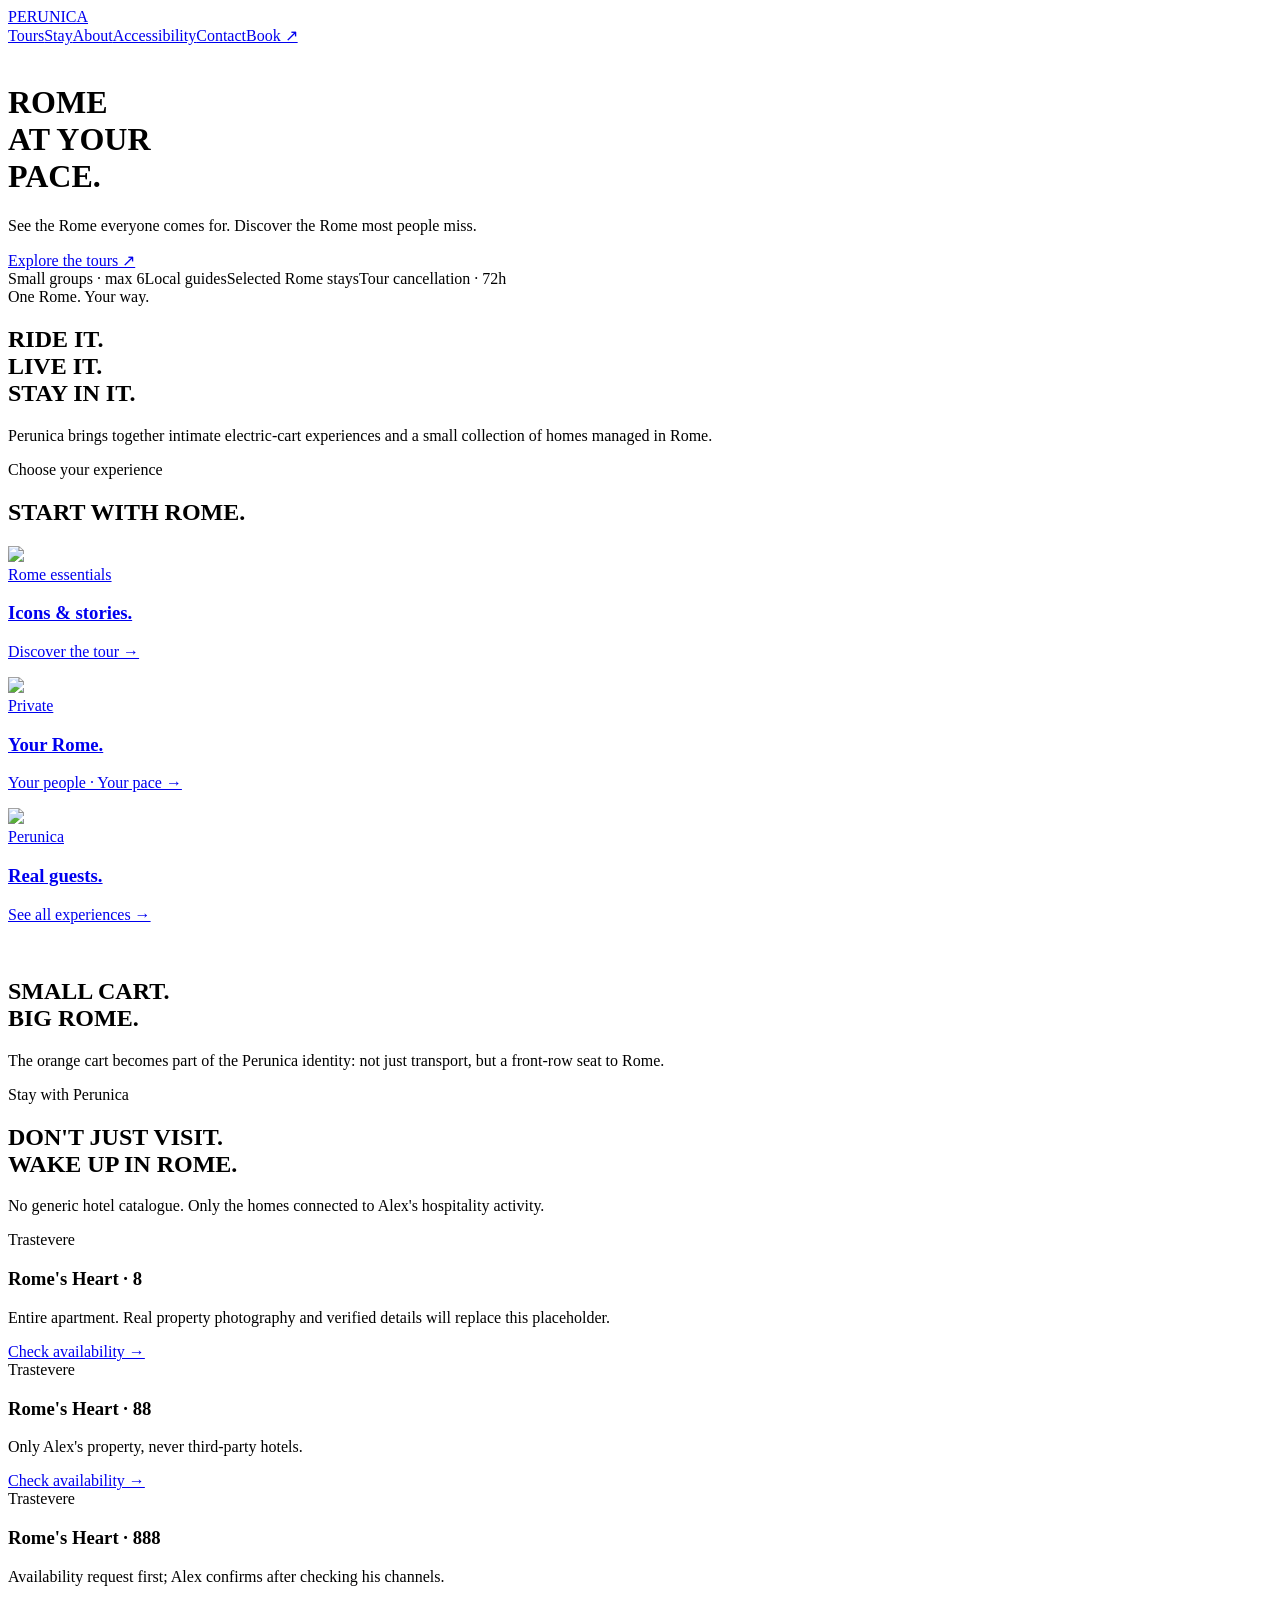
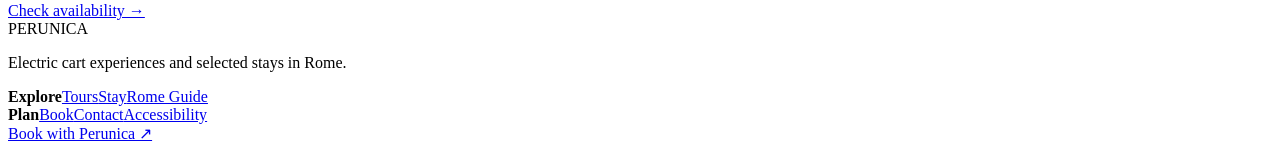
==== index.html @ 26d6d597 "Add files via upload" ====
<!doctype html><html lang="en"><head><meta charset="utf-8"><meta name="viewport" content="width=device-width,initial-scale=1"><title>Perunica — Rome at Your Pace</title><link rel="stylesheet" href="css/style.css"></head><body><nav class="nav"><div class="wrap navrow"><a class="logo" href="index.html">PERUNICA</a><div class="links"><a href="tours.html">Tours</a><a href="stay.html">Stay</a><a href="about.html">About</a><a href="accessibility.html">Accessibility</a><a href="contact.html">Contact</a><a class="btn" href="book.html">Book ↗</a></div></div></nav><header class="hero"><div class="wrap"><div class="eye" style="color:white">Electric cart experiences · Rome, Italy</div><h1>ROME<br>AT <span class="orange">YOUR</span><br>PACE.</h1><p>See the Rome everyone comes for. Discover the Rome most people miss.</p><a class="btn" href="tours.html">Explore the tours ↗</a></div></header>
<div class="proof"><div class="wrap"><span>Small groups · max 6</span><span>Local guides</span><span>Selected Rome stays</span><span>Tour cancellation · 72h</span></div></div>
<section class="section"><div class="wrap split"><div class="eye">One Rome. Your way.</div><div><h2 class="display">RIDE IT.<br>LIVE IT.<br><span class="orange">STAY IN IT.</span></h2><p class="lead">Perunica brings together intimate electric-cart experiences and a small collection of homes managed in Rome.</p></div></div></section>
<section class="section dark"><div class="wrap"><div class="eye">Choose your experience</div><h2 class="display">START WITH ROME.</h2><div class="cards"><a class="card" href="tour.html"><img src="https://perunicatours.com/assets/hero-colosseum-desktop-first-frame.jpg"><div class="cc"><div class="eye">Rome essentials</div><h3>Icons & stories.</h3><p>Discover the tour →</p></div></a><a class="card" href="tour.html"><img src="https://perunicatours.com/assets/tours/sip-cruise/03-colosseum-group.png"><div class="cc"><div class="eye">Private</div><h3>Your Rome.</h3><p>Your people · Your pace →</p></div></a><a class="card" href="tours.html"><img src="https://perunicatours.com/assets/home-wall/01-guests-480.webp"><div class="cc"><div class="eye">Perunica</div><h3>Real guests.</h3><p>See all experiences →</p></div></a></div></div></section>
<section class="orangeblock"><div class="photo"></div><div class="copy"><div class="eye" style="color:white">The orange cart</div><h2>SMALL CART.<br>BIG ROME.</h2><p>The orange cart becomes part of the Perunica identity: not just transport, but a front-row seat to Rome.</p></div></section>
<section class="section"><div class="wrap split"><div class="eye">Stay with Perunica</div><div><h2 class="display">DON'T JUST VISIT.<br><span class="orange">WAKE UP IN ROME.</span></h2><p class="lead">No generic hotel catalogue. Only the homes connected to Alex's hospitality activity.</p></div></div><div class="wrap stays"><article class="stay"><div class="pic"></div><div class="body"><div class="eye">Trastevere</div><h3>Rome's Heart · 8</h3><p>Entire apartment. Real property photography and verified details will replace this placeholder.</p><a class="btn" href="book.html#stay">Check availability →</a></div></article><article class="stay"><div class="pic"></div><div class="body"><div class="eye">Trastevere</div><h3>Rome's Heart · 88</h3><p>Only Alex's property, never third-party hotels.</p><a class="btn" href="book.html#stay">Check availability →</a></div></article><article class="stay"><div class="pic"></div><div class="body"><div class="eye">Trastevere</div><h3>Rome's Heart · 888</h3><p>Availability request first; Alex confirms after checking his channels.</p><a class="btn" href="book.html#stay">Check availability →</a></div></article></div></section><footer><div class="wrap foot"><div><div class="flogo">PERUNICA</div><p>Electric cart experiences and selected stays in Rome.</p></div><div><b>Explore</b><a href="tours.html">Tours</a><a href="stay.html">Stay</a><a href="journal.html">Rome Guide</a></div><div><b>Plan</b><a href="book.html">Book</a><a href="contact.html">Contact</a><a href="accessibility.html">Accessibility</a></div></div></footer><a class="mobile" href="book.html">Book with Perunica ↗</a><script src="js/main.js"></script></body></html>
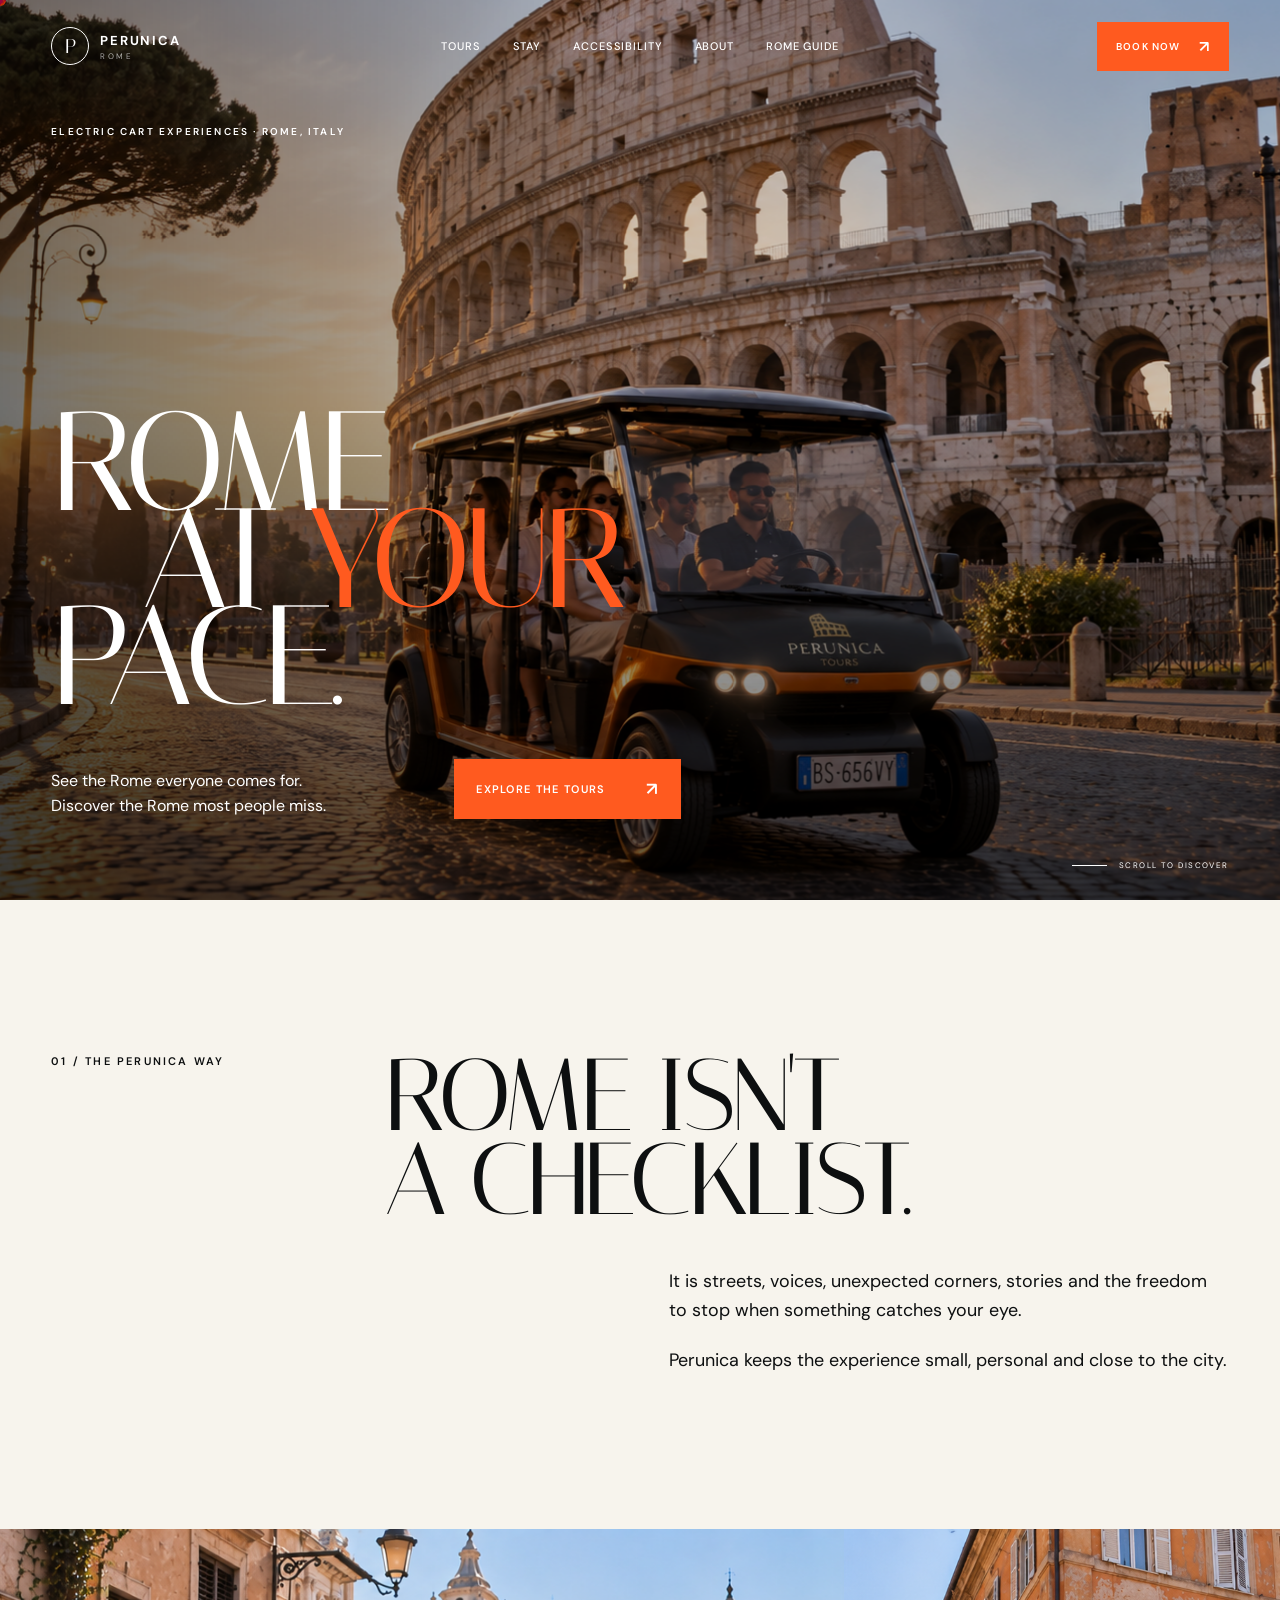
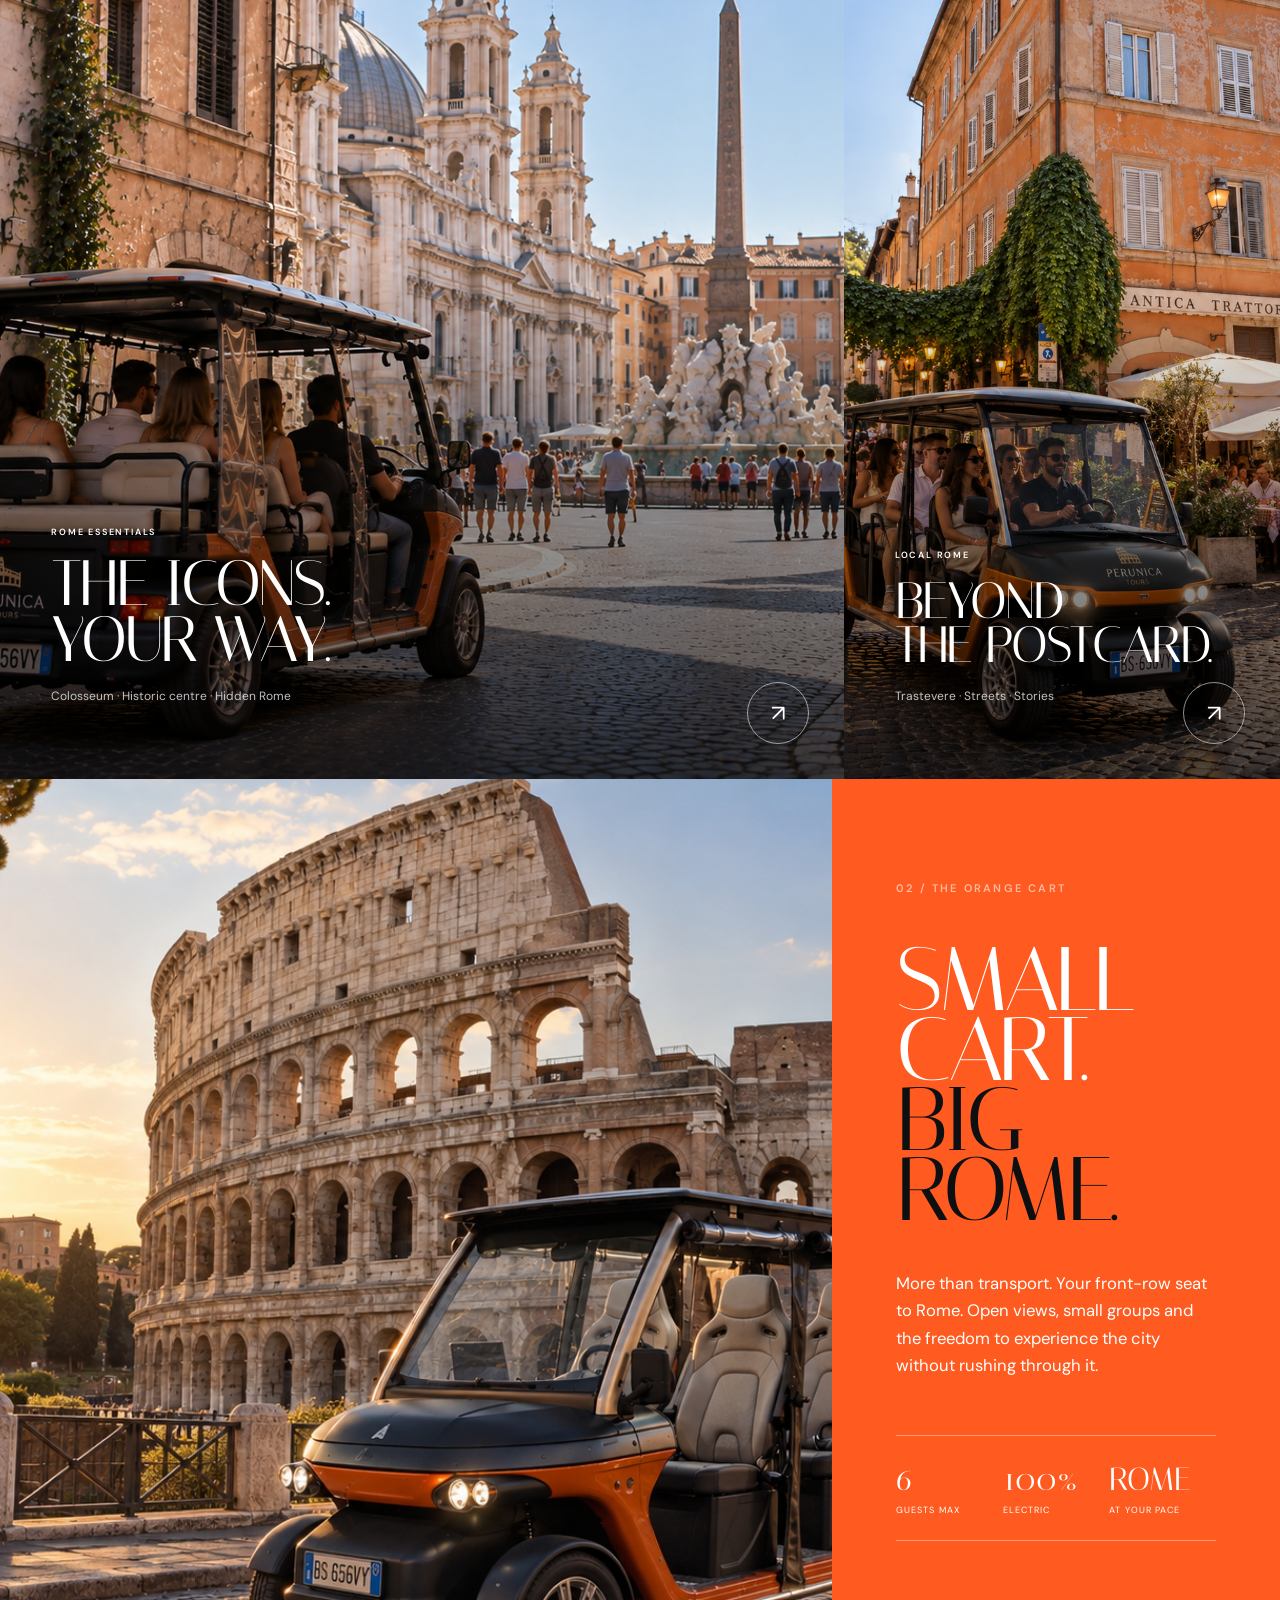
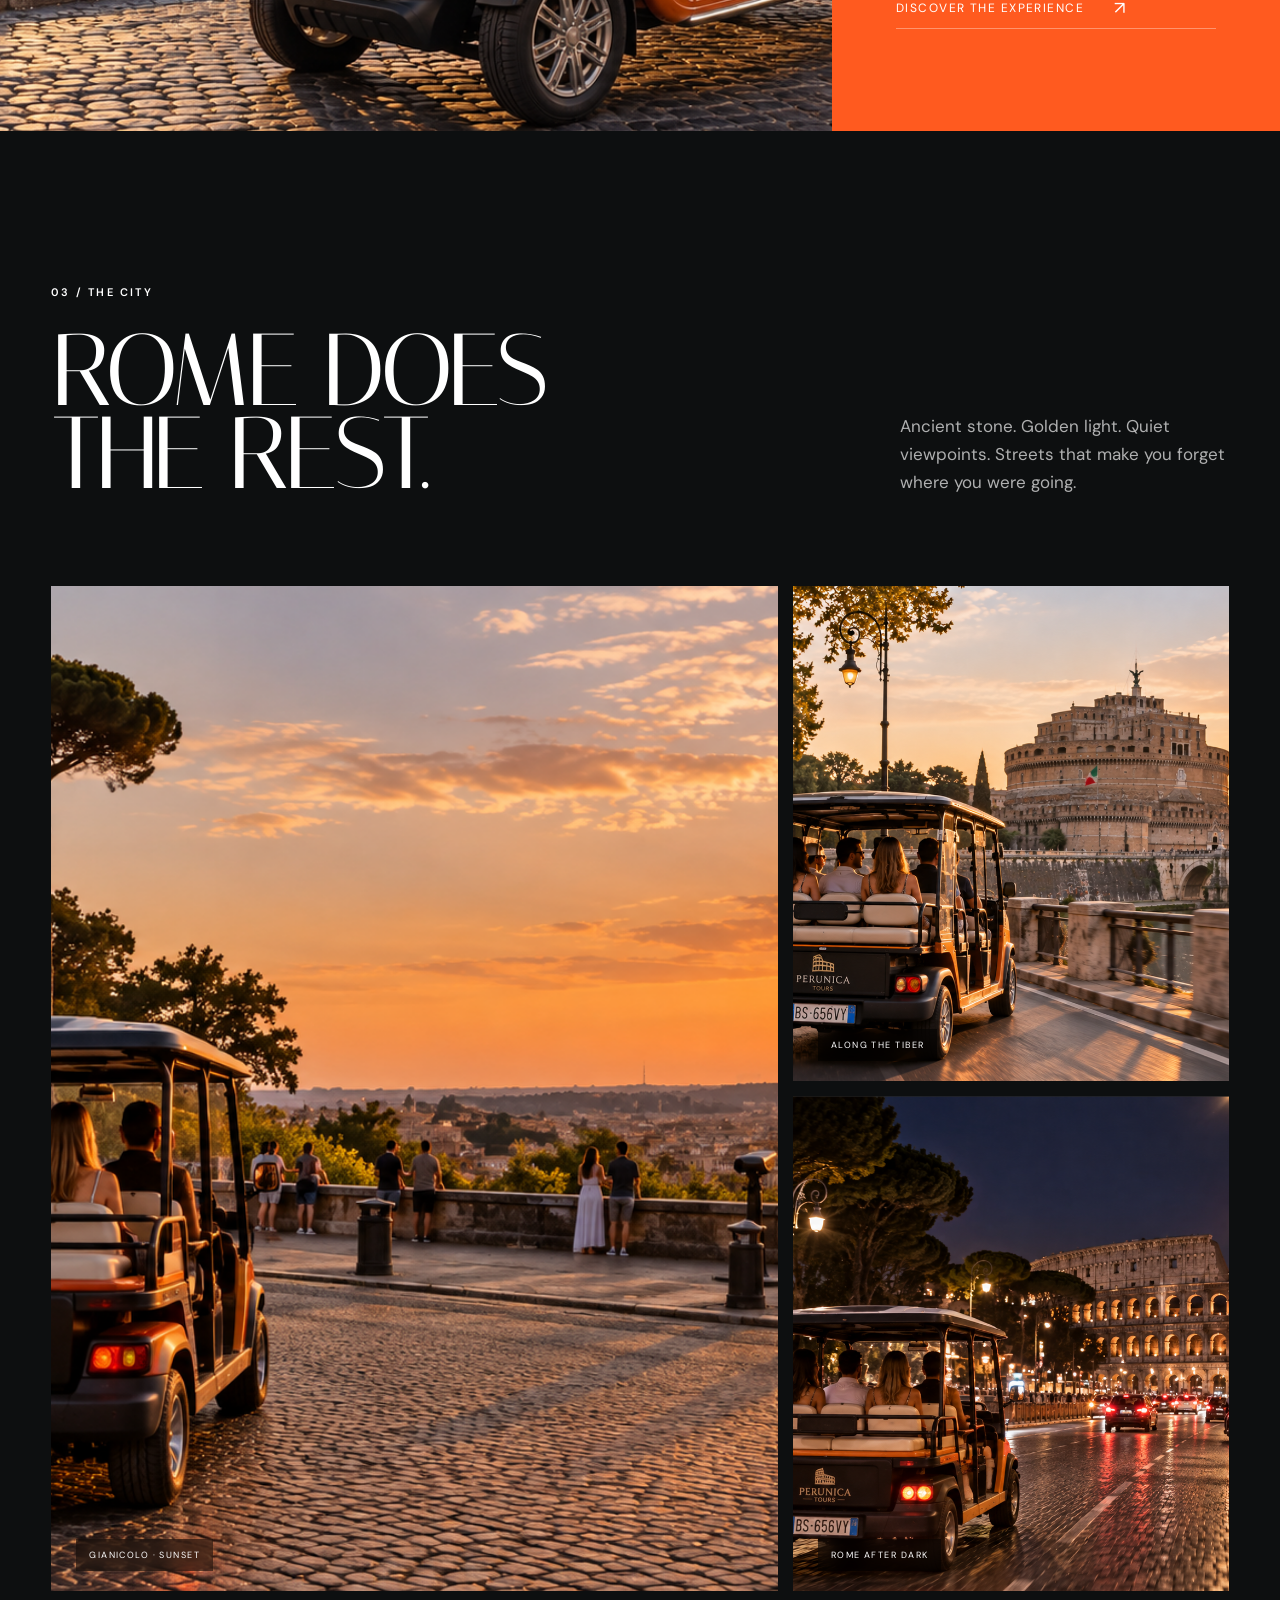
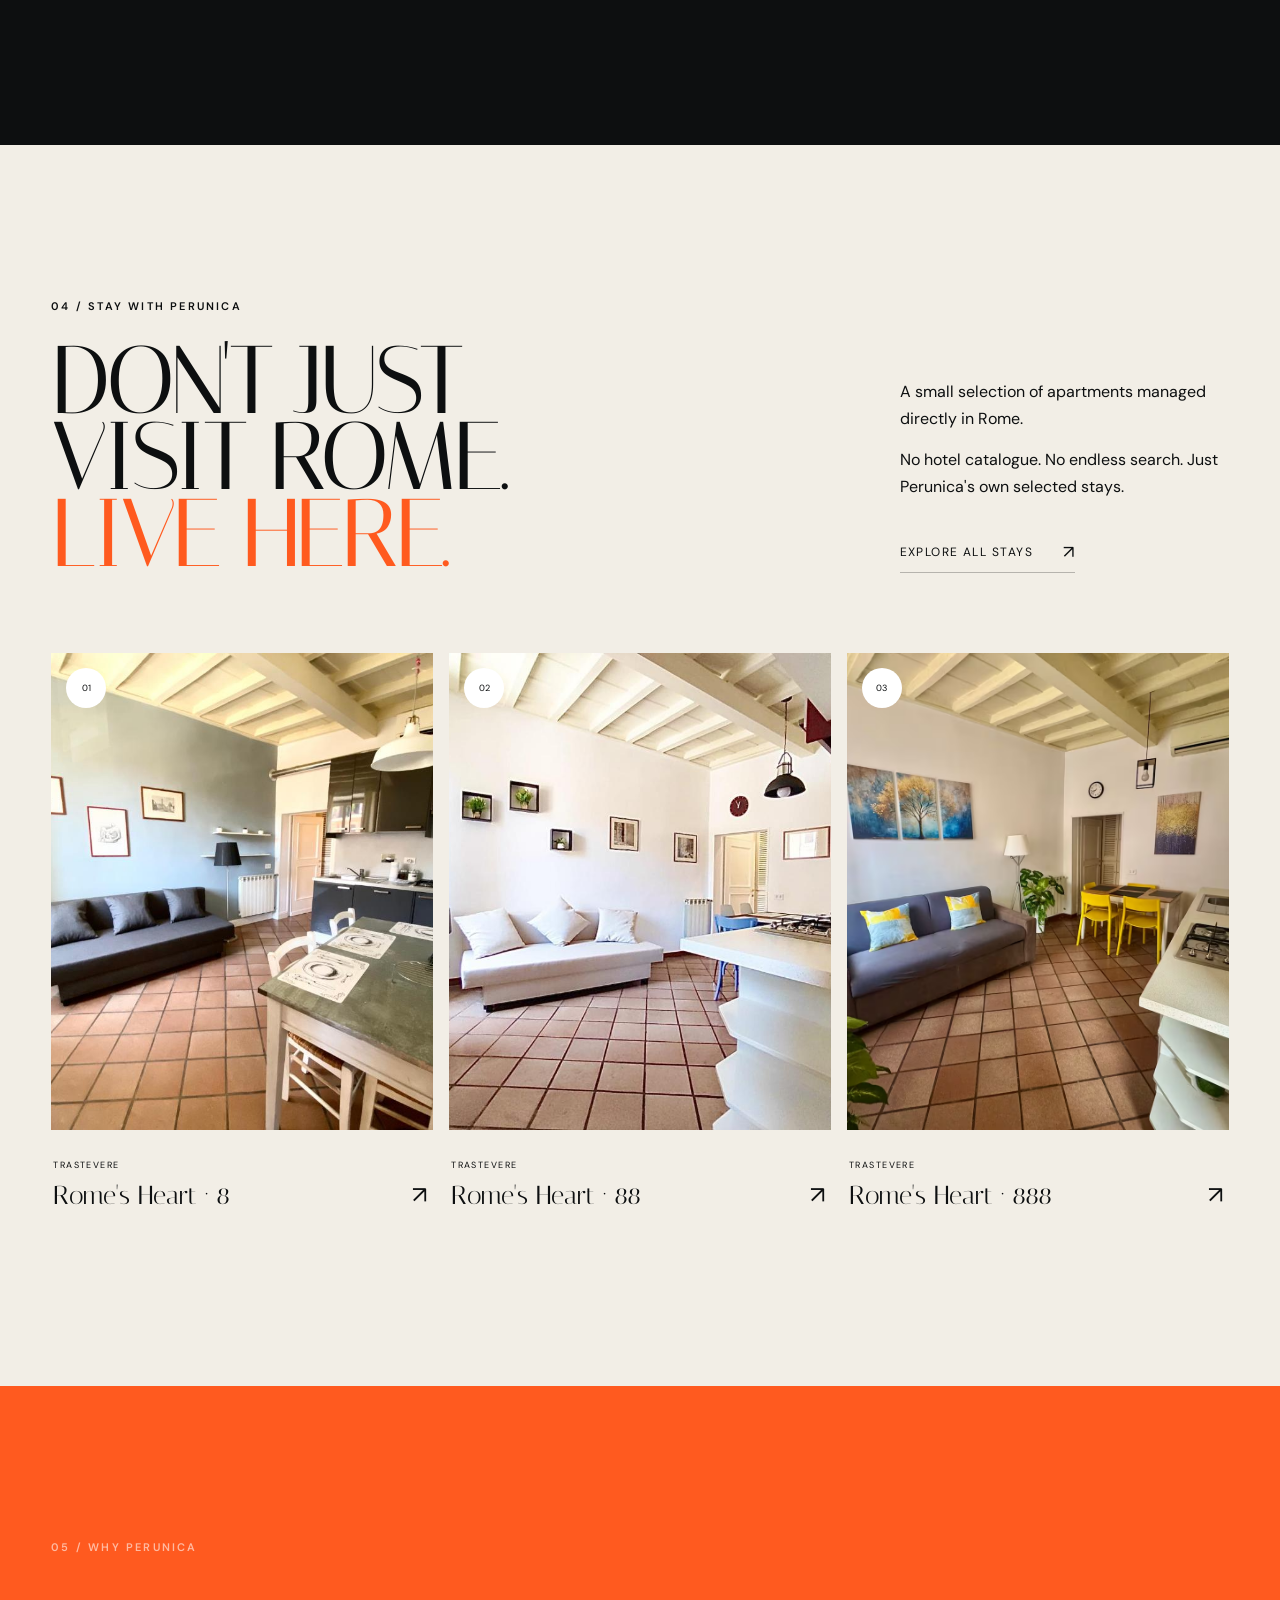
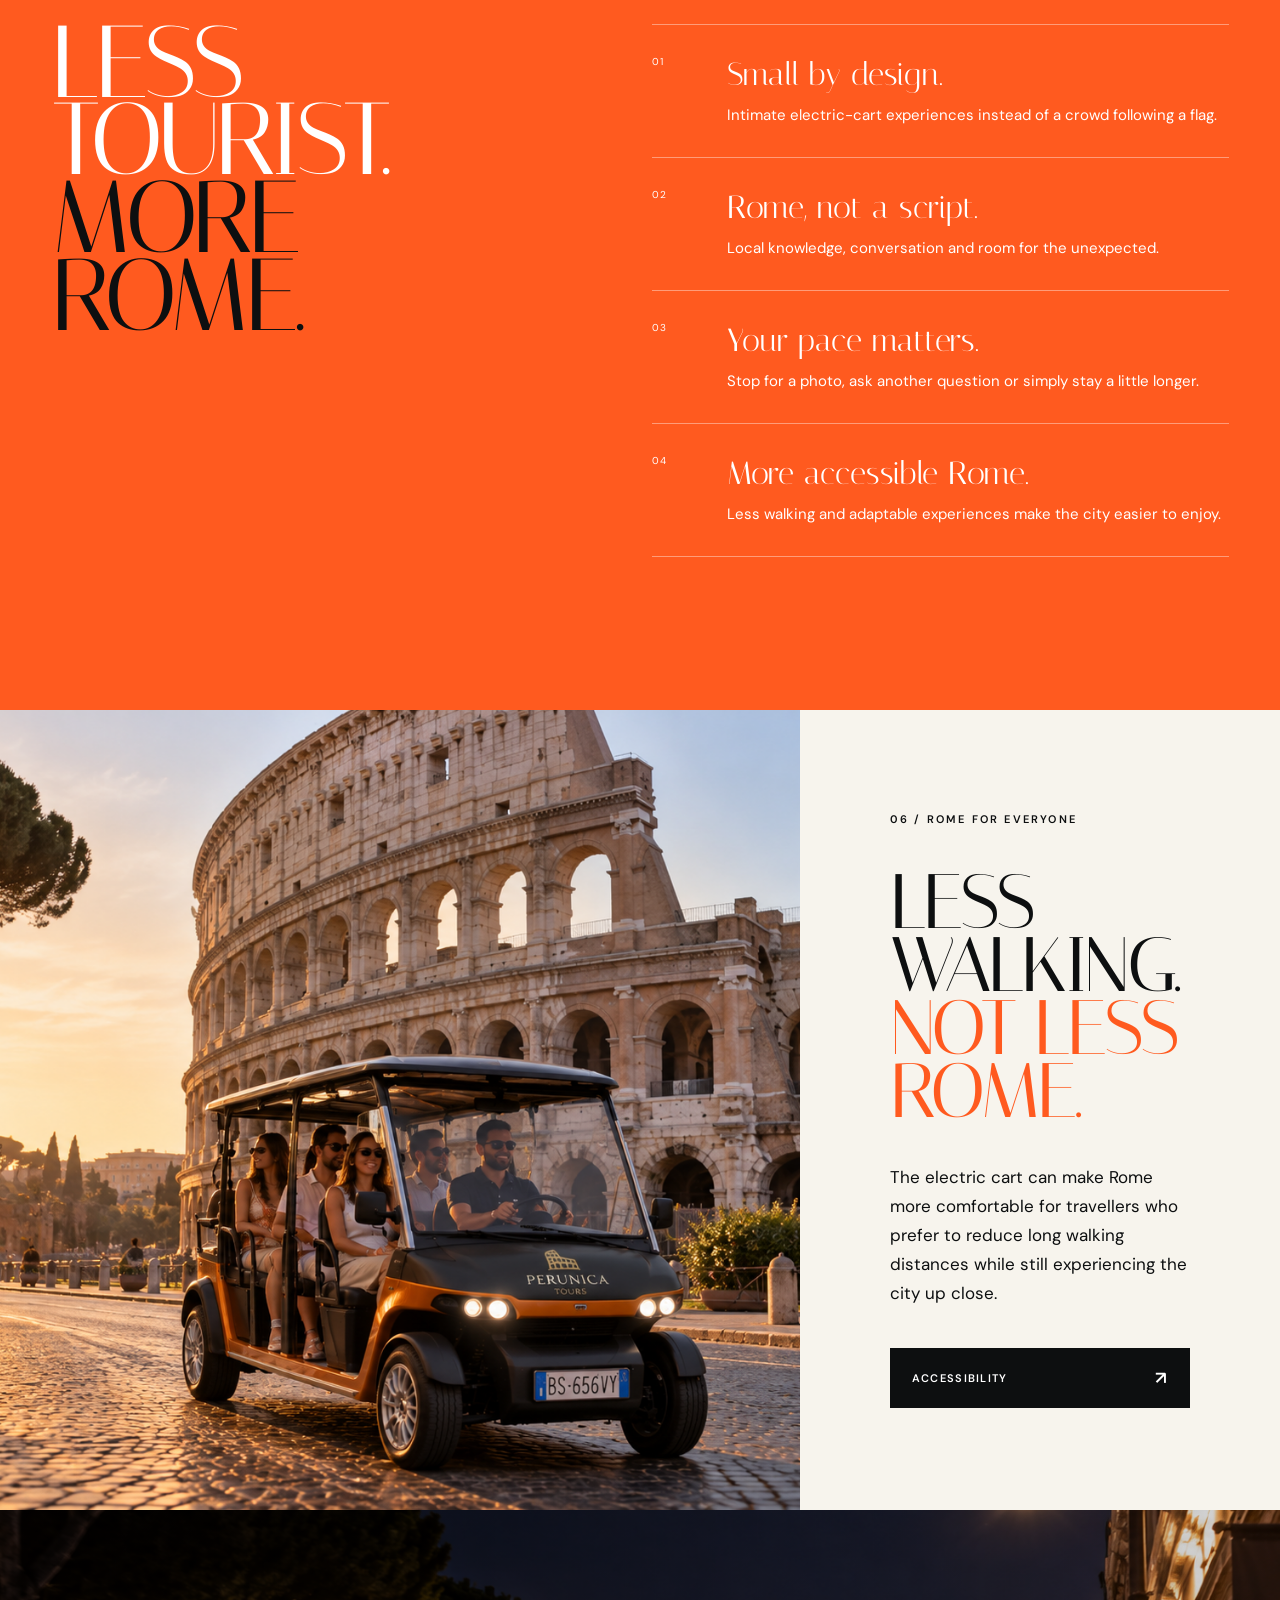
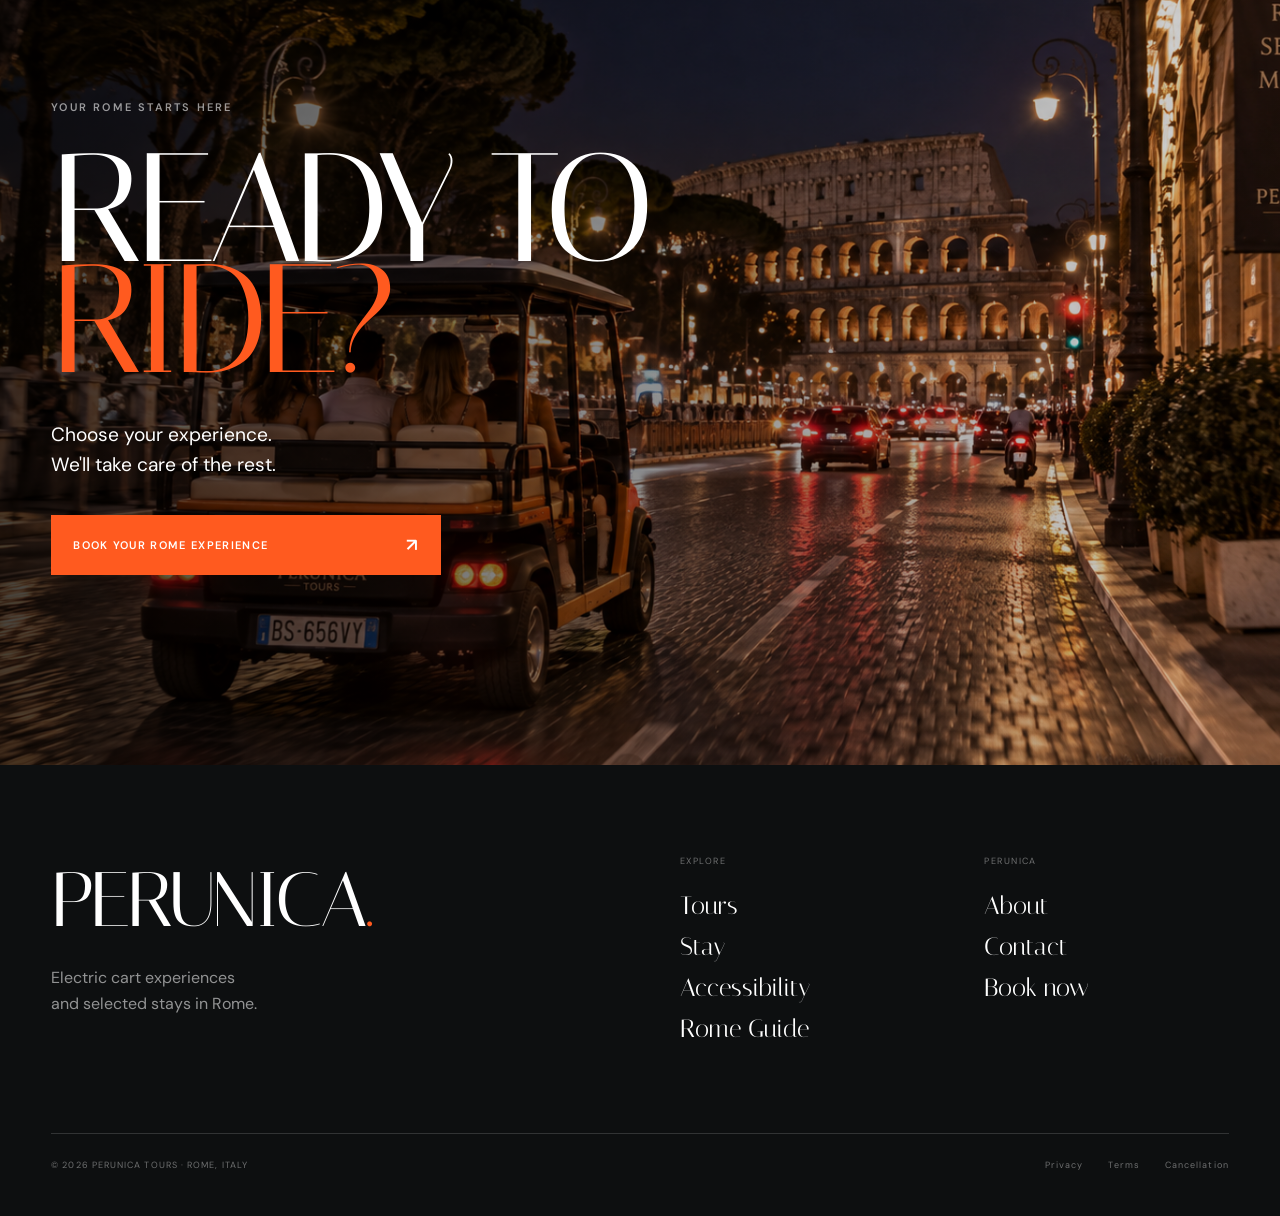
==== commit d9a9c9e6: "Update index.html" ====
--- a/index.html
+++ b/index.html
@@ -1,6 +1,882 @@
-<!doctype html><html lang="en"><head><meta charset="utf-8"><meta name="viewport" content="width=device-width,initial-scale=1"><title>Perunica — Rome at Your Pace</title><link rel="stylesheet" href="css/style.css"></head><body><nav class="nav"><div class="wrap navrow"><a class="logo" href="index.html">PERUNICA</a><div class="links"><a href="tours.html">Tours</a><a href="stay.html">Stay</a><a href="about.html">About</a><a href="accessibility.html">Accessibility</a><a href="contact.html">Contact</a><a class="btn" href="book.html">Book ↗</a></div></div></nav><header class="hero"><div class="wrap"><div class="eye" style="color:white">Electric cart experiences · Rome, Italy</div><h1>ROME<br>AT <span class="orange">YOUR</span><br>PACE.</h1><p>See the Rome everyone comes for. Discover the Rome most people miss.</p><a class="btn" href="tours.html">Explore the tours ↗</a></div></header>
-<div class="proof"><div class="wrap"><span>Small groups · max 6</span><span>Local guides</span><span>Selected Rome stays</span><span>Tour cancellation · 72h</span></div></div>
-<section class="section"><div class="wrap split"><div class="eye">One Rome. Your way.</div><div><h2 class="display">RIDE IT.<br>LIVE IT.<br><span class="orange">STAY IN IT.</span></h2><p class="lead">Perunica brings together intimate electric-cart experiences and a small collection of homes managed in Rome.</p></div></div></section>
-<section class="section dark"><div class="wrap"><div class="eye">Choose your experience</div><h2 class="display">START WITH ROME.</h2><div class="cards"><a class="card" href="tour.html"><img src="https://perunicatours.com/assets/hero-colosseum-desktop-first-frame.jpg"><div class="cc"><div class="eye">Rome essentials</div><h3>Icons & stories.</h3><p>Discover the tour →</p></div></a><a class="card" href="tour.html"><img src="https://perunicatours.com/assets/tours/sip-cruise/03-colosseum-group.png"><div class="cc"><div class="eye">Private</div><h3>Your Rome.</h3><p>Your people · Your pace →</p></div></a><a class="card" href="tours.html"><img src="https://perunicatours.com/assets/home-wall/01-guests-480.webp"><div class="cc"><div class="eye">Perunica</div><h3>Real guests.</h3><p>See all experiences →</p></div></a></div></div></section>
-<section class="orangeblock"><div class="photo"></div><div class="copy"><div class="eye" style="color:white">The orange cart</div><h2>SMALL CART.<br>BIG ROME.</h2><p>The orange cart becomes part of the Perunica identity: not just transport, but a front-row seat to Rome.</p></div></section>
-<section class="section"><div class="wrap split"><div class="eye">Stay with Perunica</div><div><h2 class="display">DON'T JUST VISIT.<br><span class="orange">WAKE UP IN ROME.</span></h2><p class="lead">No generic hotel catalogue. Only the homes connected to Alex's hospitality activity.</p></div></div><div class="wrap stays"><article class="stay"><div class="pic"></div><div class="body"><div class="eye">Trastevere</div><h3>Rome's Heart · 8</h3><p>Entire apartment. Real property photography and verified details will replace this placeholder.</p><a class="btn" href="book.html#stay">Check availability →</a></div></article><article class="stay"><div class="pic"></div><div class="body"><div class="eye">Trastevere</div><h3>Rome's Heart · 88</h3><p>Only Alex's property, never third-party hotels.</p><a class="btn" href="book.html#stay">Check availability →</a></div></article><article class="stay"><div class="pic"></div><div class="body"><div class="eye">Trastevere</div><h3>Rome's Heart · 888</h3><p>Availability request first; Alex confirms after checking his channels.</p><a class="btn" href="book.html#stay">Check availability →</a></div></article></div></section><footer><div class="wrap foot"><div><div class="flogo">PERUNICA</div><p>Electric cart experiences and selected stays in Rome.</p></div><div><b>Explore</b><a href="tours.html">Tours</a><a href="stay.html">Stay</a><a href="journal.html">Rome Guide</a></div><div><b>Plan</b><a href="book.html">Book</a><a href="contact.html">Contact</a><a href="accessibility.html">Accessibility</a></div></div></footer><a class="mobile" href="book.html">Book with Perunica ↗</a><script src="js/main.js"></script></body></html>+<!DOCTYPE html>
+<html lang="en">
+<head>
+    <meta charset="UTF-8">
+    <meta name="viewport" content="width=device-width, initial-scale=1.0">
+
+    <title>Perunica Tours | Electric Cart Tours & Stays in Rome</title>
+
+    <meta name="description"
+          content="Discover Rome with Perunica Tours. Small-group electric cart experiences, local guides and selected stays in the heart of Rome.">
+
+    <link rel="stylesheet" href="css/style.css">
+</head>
+
+<body>
+
+    <!-- CURSOR DESKTOP -->
+    <div class="cursor" aria-hidden="true"></div>
+
+
+    <!-- =========================
+         NAVIGATION
+    ========================== -->
+
+    <header class="site-header">
+
+        <a href="index.html" class="brand" aria-label="Perunica Tours Home">
+            <span class="brand-mark">P</span>
+
+            <span class="brand-text">
+                <strong>PERUNICA</strong>
+                <small>ROME</small>
+            </span>
+        </a>
+
+
+        <nav class="desktop-nav" aria-label="Main navigation">
+
+            <a href="tours.html">Tours</a>
+            <a href="stay.html">Stay</a>
+            <a href="accessibility.html">Accessibility</a>
+            <a href="about.html">About</a>
+            <a href="journal.html">Rome Guide</a>
+
+        </nav>
+
+
+        <a href="book.html" class="nav-book">
+            Book now
+            <span>↗</span>
+        </a>
+
+
+        <button class="menu-toggle"
+                aria-label="Open menu"
+                aria-expanded="false">
+
+            <span></span>
+            <span></span>
+
+        </button>
+
+    </header>
+
+
+
+    <!-- MOBILE MENU -->
+
+    <div class="mobile-menu">
+
+        <nav>
+
+            <a href="tours.html">
+                <span>01</span>
+                Tours
+            </a>
+
+            <a href="stay.html">
+                <span>02</span>
+                Stay
+            </a>
+
+            <a href="accessibility.html">
+                <span>03</span>
+                Accessibility
+            </a>
+
+            <a href="about.html">
+                <span>04</span>
+                About
+            </a>
+
+            <a href="journal.html">
+                <span>05</span>
+                Rome Guide
+            </a>
+
+            <a href="contact.html">
+                <span>06</span>
+                Contact
+            </a>
+
+        </nav>
+
+
+        <a href="book.html" class="mobile-book">
+            Book your Rome experience
+            <span>↗</span>
+        </a>
+
+    </div>
+
+
+
+    <main>
+
+
+        <!-- =========================
+             HERO
+        ========================== -->
+
+        <section class="hero">
+
+            <div class="hero-media"></div>
+
+            <div class="hero-shade"></div>
+
+
+            <div class="hero-topline">
+                ELECTRIC CART EXPERIENCES · ROME, ITALY
+            </div>
+
+
+            <div class="hero-content">
+
+                <h1>
+
+                    <span>ROME</span>
+
+                    <span>
+                        AT
+                        <em>YOUR</em>
+                    </span>
+
+                    <span>PACE.</span>
+
+                </h1>
+
+
+                <div class="hero-bottom">
+
+                    <p>
+                        See the Rome everyone comes for.<br>
+                        Discover the Rome most people miss.
+                    </p>
+
+
+                    <a href="tours.html" class="button button-orange">
+
+                        Explore the tours
+
+                        <span>↗</span>
+
+                    </a>
+
+                </div>
+
+            </div>
+
+
+            <div class="hero-scroll">
+                <span></span>
+                SCROLL TO DISCOVER
+            </div>
+
+        </section>
+
+
+
+        <!-- =========================
+             INTRO / MANIFESTO
+        ========================== -->
+
+        <section class="manifesto section">
+
+            <div class="container manifesto-grid">
+
+                <div class="section-index">
+                    01 / THE PERUNICA WAY
+                </div>
+
+
+                <div class="manifesto-copy reveal">
+
+                    <h2>
+                        ROME ISN'T<br>
+                        A CHECKLIST.
+                    </h2>
+
+                    <p>
+                        It is streets, voices, unexpected corners,
+                        stories and the freedom to stop when something
+                        catches your eye.
+                    </p>
+
+                    <p>
+                        Perunica keeps the experience small,
+                        personal and close to the city.
+                    </p>
+
+                </div>
+
+            </div>
+
+        </section>
+
+
+
+        <!-- =========================
+             TOUR EDITORIAL
+        ========================== -->
+
+        <section class="experience">
+
+            <a href="tours.html"
+               class="experience-card experience-large">
+
+                <img
+                    src="img/cart/perunica-cart-piazza-navona.webp"
+                    alt="Perunica electric cart experience near Piazza Navona"
+                    loading="lazy">
+
+                <div class="experience-overlay"></div>
+
+                <div class="experience-copy">
+
+                    <span>ROME ESSENTIALS</span>
+
+                    <h3>
+                        THE ICONS.<br>
+                        YOUR WAY.
+                    </h3>
+
+                    <p>
+                        Colosseum · Historic centre · Hidden Rome
+                    </p>
+
+                </div>
+
+                <div class="circle-arrow">↗</div>
+
+            </a>
+
+
+
+            <a href="tours.html"
+               class="experience-card experience-small">
+
+                <img
+                    src="img/cart/perunica-cart-trastevere-sora-cencia.webp"
+                    alt="Perunica electric cart in Trastevere"
+                    loading="lazy">
+
+                <div class="experience-overlay"></div>
+
+                <div class="experience-copy">
+
+                    <span>LOCAL ROME</span>
+
+                    <h3>
+                        BEYOND<br>
+                        THE POSTCARD.
+                    </h3>
+
+                    <p>
+                        Trastevere · Streets · Stories
+                    </p>
+
+                </div>
+
+                <div class="circle-arrow">↗</div>
+
+            </a>
+
+        </section>
+
+
+
+        <!-- =========================
+             THE ORANGE CART
+        ========================== -->
+
+        <section class="cart-story">
+
+            <div class="cart-image reveal-image">
+
+                <img
+                    src="img/cart/perunica-cart.webp"
+                    alt="Perunica Tours orange electric cart in Rome"
+                    loading="lazy">
+
+            </div>
+
+
+            <div class="cart-copy">
+
+                <div class="section-index light">
+                    02 / THE ORANGE CART
+                </div>
+
+
+                <h2 class="reveal">
+                    SMALL CART.<br>
+                    <span>BIG ROME.</span>
+                </h2>
+
+
+                <p>
+                    More than transport. Your front-row seat to Rome.
+                    Open views, small groups and the freedom to experience
+                    the city without rushing through it.
+                </p>
+
+
+                <div class="cart-facts">
+
+                    <div>
+                        <strong>6</strong>
+                        <span>guests max</span>
+                    </div>
+
+                    <div>
+                        <strong>100%</strong>
+                        <span>electric</span>
+                    </div>
+
+                    <div>
+                        <strong>ROME</strong>
+                        <span>at your pace</span>
+                    </div>
+
+                </div>
+
+
+                <a href="tours.html" class="text-link">
+                    Discover the experience
+                    <span>↗</span>
+                </a>
+
+            </div>
+
+        </section>
+
+
+
+        <!-- =========================
+             ROME MOSAIC
+        ========================== -->
+
+        <section class="rome-section section">
+
+            <div class="container">
+
+                <div class="rome-heading">
+
+                    <div>
+
+                        <div class="section-index">
+                            03 / THE CITY
+                        </div>
+
+                        <h2 class="reveal">
+                            ROME DOES<br>
+                            THE REST.
+                        </h2>
+
+                    </div>
+
+
+                    <p>
+                        Ancient stone. Golden light. Quiet viewpoints.
+                        Streets that make you forget where you were going.
+                    </p>
+
+                </div>
+
+
+
+                <div class="rome-grid">
+
+                    <figure class="rome-photo rome-photo-a">
+
+                        <img
+                            src="img/cart/perunica-cart-gianicolo.webp"
+                            alt="Perunica electric cart at Gianicolo viewpoint"
+                            loading="lazy">
+
+                        <figcaption>
+                            GIANICOLO · SUNSET
+                        </figcaption>
+
+                    </figure>
+
+
+
+                    <figure class="rome-photo rome-photo-b">
+
+                        <img
+                            src="img/cart/perunica-cart-castel-santangelo.webp"
+                            alt="Perunica electric cart near Castel Sant'Angelo"
+                            loading="lazy">
+
+                        <figcaption>
+                            ALONG THE TIBER
+                        </figcaption>
+
+                    </figure>
+
+
+
+                    <figure class="rome-photo rome-photo-c">
+
+                        <img
+                            src="img/cart/perunica-cart-rome-night.webp"
+                            alt="Perunica electric cart during a Rome night experience"
+                            loading="lazy">
+
+                        <figcaption>
+                            ROME AFTER DARK
+                        </figcaption>
+
+                    </figure>
+
+                </div>
+
+            </div>
+
+        </section>
+
+
+
+        <!-- =========================
+             STAY
+        ========================== -->
+
+        <section class="stay-section">
+
+            <div class="container">
+
+                <div class="stay-head">
+
+                    <div>
+
+                        <div class="section-index">
+                            04 / STAY WITH PERUNICA
+                        </div>
+
+                        <h2 class="reveal">
+                            DON'T JUST<br>
+                            VISIT ROME.
+                            <span>LIVE HERE.</span>
+                        </h2>
+
+                    </div>
+
+
+                    <div class="stay-intro">
+
+                        <p>
+                            A small selection of apartments managed
+                            directly in Rome.
+                        </p>
+
+                        <p>
+                            No hotel catalogue. No endless search.
+                            Just Perunica's own selected stays.
+                        </p>
+
+                        <a href="stay.html" class="text-link dark-link">
+                            Explore all stays
+                            <span>↗</span>
+                        </a>
+
+                    </div>
+
+                </div>
+
+
+
+                <div class="stay-grid">
+
+                    <a href="stay.html" class="stay-card">
+
+                        <div class="stay-image">
+
+                            <img
+                                src="img/stays/appartament8.jpg"
+                                alt="Rome's Heart apartment 8 in Trastevere"
+                                loading="lazy">
+
+                            <span class="stay-number">01</span>
+
+                        </div>
+
+
+                        <div class="stay-info">
+
+                            <div>
+
+                                <span>TRASTEVERE</span>
+
+                                <h3>
+                                    Rome's Heart · 8
+                                </h3>
+
+                            </div>
+
+                            <span class="stay-arrow">↗</span>
+
+                        </div>
+
+                    </a>
+
+
+
+                    <a href="stay.html" class="stay-card">
+
+                        <div class="stay-image">
+
+                            <img
+                                src="img/stays/appartament88.jpg"
+                                alt="Rome's Heart apartment 88 in Trastevere"
+                                loading="lazy">
+
+                            <span class="stay-number">02</span>
+
+                        </div>
+
+
+                        <div class="stay-info">
+
+                            <div>
+
+                                <span>TRASTEVERE</span>
+
+                                <h3>
+                                    Rome's Heart · 88
+                                </h3>
+
+                            </div>
+
+                            <span class="stay-arrow">↗</span>
+
+                        </div>
+
+                    </a>
+
+
+
+                    <a href="stay.html" class="stay-card">
+
+                        <div class="stay-image">
+
+                            <img
+                                src="img/stays/appartament888.jpg"
+                                alt="Rome's Heart apartment in Trastevere"
+                                loading="lazy">
+
+                            <span class="stay-number">03</span>
+
+                        </div>
+
+
+                        <div class="stay-info">
+
+                            <div>
+
+                                <span>TRASTEVERE</span>
+
+                                <h3>
+                                    Rome's Heart · 888
+                                </h3>
+
+                            </div>
+
+                            <span class="stay-arrow">↗</span>
+
+                        </div>
+
+                    </a>
+
+                </div>
+
+            </div>
+
+        </section>
+
+
+
+        <!-- =========================
+             WHY PERUNICA
+        ========================== -->
+
+        <section class="why-section">
+
+            <div class="container">
+
+                <div class="section-index light">
+                    05 / WHY PERUNICA
+                </div>
+
+
+                <div class="why-grid">
+
+                    <h2 class="reveal">
+                        LESS<br>
+                        TOURIST.<br>
+                        <span>MORE ROME.</span>
+                    </h2>
+
+
+                    <div class="reasons">
+
+                        <article>
+
+                            <span>01</span>
+
+                            <div>
+
+                                <h3>Small by design.</h3>
+
+                                <p>
+                                    Intimate electric-cart experiences
+                                    instead of a crowd following a flag.
+                                </p>
+
+                            </div>
+
+                        </article>
+
+
+                        <article>
+
+                            <span>02</span>
+
+                            <div>
+
+                                <h3>Rome, not a script.</h3>
+
+                                <p>
+                                    Local knowledge, conversation and
+                                    room for the unexpected.
+                                </p>
+
+                            </div>
+
+                        </article>
+
+
+                        <article>
+
+                            <span>03</span>
+
+                            <div>
+
+                                <h3>Your pace matters.</h3>
+
+                                <p>
+                                    Stop for a photo, ask another question
+                                    or simply stay a little longer.
+                                </p>
+
+                            </div>
+
+                        </article>
+
+
+                        <article>
+
+                            <span>04</span>
+
+                            <div>
+
+                                <h3>More accessible Rome.</h3>
+
+                                <p>
+                                    Less walking and adaptable experiences
+                                    make the city easier to enjoy.
+                                </p>
+
+                            </div>
+
+                        </article>
+
+                    </div>
+
+                </div>
+
+            </div>
+
+        </section>
+
+
+
+        <!-- =========================
+             ACCESSIBILITY
+        ========================== -->
+
+        <section class="access-section">
+
+            <div class="access-photo">
+
+                <img
+                    src="img/cart/perunica-cart-colosseo.webp"
+                    alt="Accessible electric cart experience at the Colosseum"
+                    loading="lazy">
+
+            </div>
+
+
+            <div class="access-copy">
+
+                <div class="section-index">
+                    06 / ROME FOR EVERYONE
+                </div>
+
+
+                <h2 class="reveal">
+                    LESS WALKING.<br>
+                    <span>NOT LESS ROME.</span>
+                </h2>
+
+
+                <p>
+                    The electric cart can make Rome more comfortable
+                    for travellers who prefer to reduce long walking
+                    distances while still experiencing the city up close.
+                </p>
+
+
+                <a href="accessibility.html" class="button button-dark">
+
+                    Accessibility
+
+                    <span>↗</span>
+
+                </a>
+
+            </div>
+
+        </section>
+
+
+
+        <!-- =========================
+             FINAL NIGHT CTA
+        ========================== -->
+
+        <section class="final-cta">
+
+            <div class="final-bg"></div>
+            <div class="final-shade"></div>
+
+
+            <div class="final-content">
+
+                <div class="section-index light">
+                    YOUR ROME STARTS HERE
+                </div>
+
+
+                <h2 class="reveal">
+                    READY TO<br>
+                    <span>RIDE?</span>
+                </h2>
+
+
+                <p>
+                    Choose your experience.<br>
+                    We'll take care of the rest.
+                </p>
+
+
+                <a href="book.html"
+                   class="button button-orange button-large">
+
+                    Book your Rome experience
+
+                    <span>↗</span>
+
+                </a>
+
+            </div>
+
+        </section>
+
+
+    </main>
+
+
+
+    <!-- =========================
+         FOOTER
+    ========================== -->
+
+    <footer class="site-footer">
+
+        <div class="footer-top">
+
+            <div class="footer-brand">
+
+                <div class="footer-logo">
+                    PERUNICA<span>.</span>
+                </div>
+
+                <p>
+                    Electric cart experiences<br>
+                    and selected stays in Rome.
+                </p>
+
+            </div>
+
+
+            <div class="footer-links">
+
+                <div>
+
+                    <span>EXPLORE</span>
+
+                    <a href="tours.html">Tours</a>
+                    <a href="stay.html">Stay</a>
+                    <a href="accessibility.html">Accessibility</a>
+                    <a href="journal.html">Rome Guide</a>
+
+                </div>
+
+
+                <div>
+
+                    <span>PERUNICA</span>
+
+                    <a href="about.html">About</a>
+                    <a href="contact.html">Contact</a>
+                    <a href="book.html">Book now</a>
+
+                </div>
+
+            </div>
+
+        </div>
+
+
+        <div class="footer-bottom">
+
+            <span>
+                © 2026 PERUNICA TOURS · ROME, ITALY
+            </span>
+
+            <div>
+                <a href="#">Privacy</a>
+                <a href="#">Terms</a>
+                <a href="#">Cancellation</a>
+            </div>
+
+        </div>
+
+    </footer>
+
+
+
+    <!-- MOBILE BOOKING BAR -->
+
+    <a href="book.html" class="mobile-book-bar">
+        BOOK YOUR ROME EXPERIENCE
+        <span>↗</span>
+    </a>
+
+
+    <script src="js/main.js"></script>
+
+</body>
+</html>
--- a/css/style.css
+++ b/css/style.css
@@ -0,0 +1,2049 @@
+/* =========================================================
+   PERUNICA TOURS — V4
+========================================================= */
+
+@import url('https://fonts.googleapis.com/css2?family=DM+Sans:wght@300;400;500;600&family=Italiana&display=swap');
+
+
+:root {
+
+    --orange: #ff5a1f;
+    --orange-dark: #e94b13;
+
+    --black: #0d0f10;
+    --black-soft: #151719;
+
+    --cream: #f2eee6;
+    --paper: #f7f4ed;
+
+    --white: #ffffff;
+    --grey: #8c8c88;
+
+    --serif: "Italiana", serif;
+    --sans: "DM Sans", sans-serif;
+
+    --pad: clamp(24px, 4vw, 72px);
+}
+
+
+/* RESET */
+
+* {
+    box-sizing: border-box;
+    margin: 0;
+    padding: 0;
+}
+
+html {
+    scroll-behavior: smooth;
+}
+
+body {
+    background: var(--paper);
+    color: var(--black);
+    font-family: var(--sans);
+    overflow-x: hidden;
+}
+
+body.menu-open {
+    overflow: hidden;
+}
+
+img {
+    display: block;
+    width: 100%;
+}
+
+a {
+    color: inherit;
+    text-decoration: none;
+}
+
+button {
+    font: inherit;
+}
+
+
+/* =========================================================
+   GLOBAL
+========================================================= */
+
+.container {
+    width: min(1600px, calc(100% - (var(--pad) * 2)));
+    margin: auto;
+}
+
+.section {
+    padding: clamp(100px, 12vw, 190px) 0;
+}
+
+.section-index {
+    font-size: 11px;
+    font-weight: 600;
+    letter-spacing: .2em;
+    text-transform: uppercase;
+}
+
+.section-index.light {
+    color: rgba(255,255,255,.58);
+}
+
+
+/* BUTTON */
+
+.button {
+
+    display: inline-flex;
+    align-items: center;
+    justify-content: space-between;
+    gap: 40px;
+
+    min-width: 220px;
+
+    padding: 18px 22px;
+
+    font-size: 11px;
+    font-weight: 600;
+
+    letter-spacing: .12em;
+    text-transform: uppercase;
+
+    transition:
+        background .3s ease,
+        color .3s ease,
+        transform .3s ease;
+}
+
+.button span {
+    font-size: 18px;
+}
+
+.button:hover {
+    transform: translateY(-3px);
+}
+
+.button-orange {
+    background: var(--orange);
+    color: white;
+}
+
+.button-orange:hover {
+    background: white;
+    color: black;
+}
+
+.button-dark {
+    background: var(--black);
+    color: white;
+}
+
+.button-large {
+    min-width: min(390px, 100%);
+}
+
+
+/* TEXT LINK */
+
+.text-link {
+
+    display: inline-flex;
+    gap: 30px;
+    align-items: center;
+
+    padding-bottom: 8px;
+
+    border-bottom: 1px solid rgba(255,255,255,.35);
+
+    font-size: 12px;
+    letter-spacing: .12em;
+    text-transform: uppercase;
+}
+
+.text-link span {
+    font-size: 18px;
+}
+
+.dark-link {
+    border-color: rgba(0,0,0,.25);
+}
+
+
+/* =========================================================
+   HEADER
+========================================================= */
+
+.site-header {
+
+    position: fixed;
+    z-index: 1000;
+
+    top: 0;
+    left: 0;
+
+    width: 100%;
+
+    height: 92px;
+
+    display: grid;
+    grid-template-columns: 1fr auto 1fr;
+    align-items: center;
+
+    padding: 0 var(--pad);
+
+    color: white;
+
+    transition:
+        background .35s ease,
+        color .35s ease,
+        height .35s ease;
+}
+
+.site-header.scrolled {
+
+    height: 72px;
+
+    background: rgba(247,244,237,.94);
+
+    backdrop-filter: blur(16px);
+
+    color: var(--black);
+
+    border-bottom: 1px solid rgba(0,0,0,.08);
+}
+
+
+/* BRAND */
+
+.brand {
+
+    justify-self: start;
+
+    display: flex;
+    align-items: center;
+    gap: 11px;
+}
+
+.brand-mark {
+
+    width: 38px;
+    height: 38px;
+
+    display: grid;
+    place-items: center;
+
+    border: 1px solid currentColor;
+    border-radius: 50%;
+
+    font-family: var(--serif);
+    font-size: 20px;
+}
+
+.brand-text {
+    display: flex;
+    flex-direction: column;
+}
+
+.brand-text strong {
+
+    font-size: 13px;
+    letter-spacing: .14em;
+}
+
+.brand-text small {
+
+    margin-top: 2px;
+
+    font-size: 8px;
+    letter-spacing: .32em;
+
+    opacity: .65;
+}
+
+
+/* NAV */
+
+.desktop-nav {
+
+    display: flex;
+    gap: clamp(22px, 2.5vw, 44px);
+
+    font-size: 11px;
+    font-weight: 500;
+
+    letter-spacing: .08em;
+    text-transform: uppercase;
+}
+
+.desktop-nav a {
+
+    position: relative;
+    padding: 8px 0;
+}
+
+.desktop-nav a::after {
+
+    content: "";
+
+    position: absolute;
+
+    left: 0;
+    bottom: 0;
+
+    width: 0;
+    height: 1px;
+
+    background: currentColor;
+
+    transition: width .3s ease;
+}
+
+.desktop-nav a:hover::after {
+    width: 100%;
+}
+
+
+/* BOOK */
+
+.nav-book {
+
+    justify-self: end;
+
+    display: flex;
+    align-items: center;
+    gap: 18px;
+
+    background: var(--orange);
+    color: white;
+
+    padding: 14px 19px;
+
+    font-size: 10px;
+    font-weight: 600;
+
+    letter-spacing: .12em;
+    text-transform: uppercase;
+}
+
+.nav-book span {
+    font-size: 16px;
+}
+
+
+/* MENU BUTTON */
+
+.menu-toggle {
+
+    display: none;
+
+    justify-self: end;
+
+    width: 42px;
+    height: 42px;
+
+    border: 0;
+    background: transparent;
+
+    cursor: pointer;
+}
+
+.menu-toggle span {
+
+    display: block;
+
+    width: 25px;
+    height: 1px;
+
+    margin: 7px auto;
+
+    background: currentColor;
+
+    transition: .3s ease;
+}
+
+
+/* =========================================================
+   MOBILE MENU
+========================================================= */
+
+.mobile-menu {
+
+    position: fixed;
+    z-index: 900;
+
+    inset: 0;
+
+    background: var(--orange);
+
+    color: white;
+
+    padding:
+        130px
+        var(--pad)
+        110px;
+
+    display: flex;
+    flex-direction: column;
+    justify-content: space-between;
+
+    opacity: 0;
+    visibility: hidden;
+
+    transform: translateY(-15px);
+
+    transition:
+        opacity .35s ease,
+        transform .35s ease,
+        visibility .35s;
+}
+
+.mobile-menu.open {
+
+    opacity: 1;
+    visibility: visible;
+    transform: none;
+}
+
+.mobile-menu nav {
+    display: flex;
+    flex-direction: column;
+}
+
+.mobile-menu nav a {
+
+    display: flex;
+    align-items: flex-start;
+    gap: 20px;
+
+    padding: 13px 0;
+
+    font-family: var(--serif);
+
+    font-size: clamp(40px, 12vw, 70px);
+    line-height: .95;
+
+    border-bottom: 1px solid rgba(255,255,255,.22);
+}
+
+.mobile-menu nav span {
+
+    margin-top: 7px;
+
+    font-family: var(--sans);
+    font-size: 9px;
+
+    letter-spacing: .15em;
+}
+
+.mobile-book {
+
+    display: flex;
+    justify-content: space-between;
+
+    font-size: 12px;
+
+    letter-spacing: .12em;
+    text-transform: uppercase;
+}
+
+
+/* =========================================================
+   HERO
+========================================================= */
+
+.hero {
+
+    position: relative;
+
+    height: max(760px, 100svh);
+
+    overflow: hidden;
+
+    color: white;
+
+    background: black;
+}
+
+.hero-media {
+
+    position: absolute;
+    inset: 0;
+
+    background-image:
+        url("../img/cart/perunica-cart-colosseo.webp");
+
+    background-size: cover;
+
+    background-position: center 52%;
+
+    transform: scale(1.04);
+
+    will-change: transform;
+}
+
+.hero-shade {
+
+    position: absolute;
+    inset: 0;
+
+    background:
+        linear-gradient(
+            90deg,
+            rgba(0,0,0,.55) 0%,
+            rgba(0,0,0,.18) 50%,
+            rgba(0,0,0,.18) 100%
+        ),
+        linear-gradient(
+            0deg,
+            rgba(0,0,0,.55) 0%,
+            transparent 55%
+        );
+}
+
+.hero-topline {
+
+    position: absolute;
+
+    top: 125px;
+    left: var(--pad);
+
+    z-index: 2;
+
+    font-size: 10px;
+    font-weight: 600;
+
+    letter-spacing: .22em;
+}
+
+.hero-content {
+
+    position: absolute;
+    z-index: 2;
+
+    left: var(--pad);
+    right: var(--pad);
+    bottom: clamp(80px, 9vh, 125px);
+}
+
+.hero h1 {
+
+    max-width: 930px;
+
+    font-family: var(--serif);
+    font-weight: 400;
+
+    font-size: clamp(82px, 11vw, 190px);
+    line-height: .69;
+
+    letter-spacing: -.055em;
+}
+
+.hero h1 span {
+    display: block;
+}
+
+.hero h1 span:nth-child(2) {
+    padding-left: clamp(15px, 7vw, 120px);
+}
+
+.hero h1 em {
+
+    color: var(--orange);
+
+    font-style: normal;
+}
+
+.hero-bottom {
+
+    margin-top: clamp(45px, 6vh, 80px);
+
+    display: flex;
+    align-items: flex-end;
+
+    gap: clamp(50px, 10vw, 160px);
+}
+
+.hero-bottom p {
+
+    max-width: 470px;
+
+    font-size: clamp(15px, 1.25vw, 20px);
+    line-height: 1.55;
+}
+
+.hero-scroll {
+
+    position: absolute;
+
+    z-index: 2;
+
+    right: var(--pad);
+    bottom: 30px;
+
+    display: flex;
+    align-items: center;
+    gap: 12px;
+
+    font-size: 8px;
+    letter-spacing: .18em;
+}
+
+.hero-scroll span {
+
+    width: 35px;
+    height: 1px;
+
+    background: white;
+}
+
+
+/* =========================================================
+   MANIFESTO
+========================================================= */
+
+.manifesto {
+    background: var(--paper);
+}
+
+.manifesto-grid {
+
+    display: grid;
+
+    grid-template-columns:
+        minmax(180px, .6fr)
+        2fr;
+
+    gap: 80px;
+}
+
+.manifesto-copy h2 {
+
+    max-width: 1000px;
+
+    font-family: var(--serif);
+    font-weight: 400;
+
+    font-size: clamp(60px, 8vw, 135px);
+    line-height: .82;
+
+    letter-spacing: -.045em;
+}
+
+.manifesto-copy p {
+
+    width: min(560px, 100%);
+
+    margin-top: 45px;
+    margin-left: auto;
+
+    font-size: clamp(17px, 1.4vw, 22px);
+    line-height: 1.65;
+}
+
+.manifesto-copy p + p {
+    margin-top: 20px;
+}
+
+
+/* =========================================================
+   EXPERIENCE
+========================================================= */
+
+.experience {
+
+    display: grid;
+    grid-template-columns: 1.45fr .75fr;
+
+    min-height: 850px;
+
+    background: black;
+}
+
+.experience-card {
+
+    position: relative;
+
+    min-height: 750px;
+
+    overflow: hidden;
+
+    color: white;
+}
+
+.experience-card img {
+
+    position: absolute;
+    inset: 0;
+
+    width: 100%;
+    height: 100%;
+
+    object-fit: cover;
+
+    transition: transform 1.2s cubic-bezier(.2,.7,.2,1);
+}
+
+.experience-card:hover img {
+    transform: scale(1.045);
+}
+
+.experience-overlay {
+
+    position: absolute;
+    inset: 0;
+
+    background:
+        linear-gradient(
+            0deg,
+            rgba(0,0,0,.72),
+            transparent 62%
+        );
+}
+
+.experience-copy {
+
+    position: absolute;
+
+    z-index: 2;
+
+    left: clamp(25px, 4vw, 70px);
+    bottom: clamp(35px, 6vw, 75px);
+}
+
+.experience-copy > span {
+
+    display: block;
+
+    margin-bottom: 18px;
+
+    font-size: 9px;
+    font-weight: 600;
+
+    letter-spacing: .2em;
+}
+
+.experience-copy h3 {
+
+    font-family: var(--serif);
+    font-weight: 400;
+
+    font-size: clamp(45px, 5vw, 85px);
+    line-height: .87;
+
+    letter-spacing: -.035em;
+}
+
+.experience-small .experience-copy h3 {
+    font-size: clamp(42px, 4vw, 65px);
+}
+
+.experience-copy p {
+
+    margin-top: 20px;
+
+    font-size: 12px;
+
+    opacity: .75;
+}
+
+.circle-arrow {
+
+    position: absolute;
+
+    z-index: 3;
+
+    right: 35px;
+    bottom: 35px;
+
+    width: 62px;
+    height: 62px;
+
+    display: grid;
+    place-items: center;
+
+    border: 1px solid rgba(255,255,255,.55);
+    border-radius: 50%;
+
+    font-size: 23px;
+
+    transition:
+        background .3s,
+        color .3s;
+}
+
+.experience-card:hover .circle-arrow {
+
+    background: white;
+    color: black;
+}
+
+
+/* =========================================================
+   CART STORY
+========================================================= */
+
+.cart-story {
+
+    min-height: 900px;
+
+    display: grid;
+    grid-template-columns: 1.3fr .7fr;
+
+    background: var(--orange);
+    color: white;
+}
+
+.cart-image {
+    overflow: hidden;
+}
+
+.cart-image img {
+
+    width: 100%;
+    height: 100%;
+
+    object-fit: cover;
+}
+
+.cart-copy {
+
+    display: flex;
+    flex-direction: column;
+    justify-content: center;
+
+    padding:
+        clamp(70px, 8vw, 130px)
+        clamp(35px, 5vw, 90px);
+}
+
+.cart-copy h2 {
+
+    margin-top: 50px;
+
+    font-family: var(--serif);
+    font-weight: 400;
+
+    font-size: clamp(65px, 7vw, 120px);
+    line-height: .78;
+
+    letter-spacing: -.05em;
+}
+
+.cart-copy h2 span {
+    color: var(--black);
+}
+
+.cart-copy > p {
+
+    max-width: 520px;
+
+    margin-top: 45px;
+
+    font-size: clamp(16px, 1.3vw, 20px);
+    line-height: 1.65;
+}
+
+.cart-facts {
+
+    display: grid;
+    grid-template-columns: repeat(3, 1fr);
+
+    margin: 55px 0;
+
+    border-top: 1px solid rgba(255,255,255,.4);
+    border-bottom: 1px solid rgba(255,255,255,.4);
+}
+
+.cart-facts div {
+
+    padding: 24px 10px 24px 0;
+}
+
+.cart-facts strong {
+
+    display: block;
+
+    font-family: var(--serif);
+    font-size: clamp(28px, 2.5vw, 45px);
+    font-weight: 400;
+}
+
+.cart-facts span {
+
+    display: block;
+
+    margin-top: 6px;
+
+    font-size: 9px;
+
+    letter-spacing: .12em;
+    text-transform: uppercase;
+}
+
+
+/* =========================================================
+   ROME
+========================================================= */
+
+.rome-section {
+    background: var(--black);
+    color: white;
+}
+
+.rome-heading {
+
+    display: grid;
+
+    grid-template-columns: 1.4fr .6fr;
+
+    gap: 80px;
+
+    align-items: end;
+
+    margin-bottom: 90px;
+}
+
+.rome-heading h2 {
+
+    margin-top: 30px;
+
+    font-family: var(--serif);
+    font-weight: 400;
+
+    font-size: clamp(65px, 8vw, 130px);
+    line-height: .82;
+
+    letter-spacing: -.045em;
+}
+
+.rome-heading > p {
+
+    max-width: 430px;
+
+    font-size: 17px;
+    line-height: 1.65;
+
+    color: rgba(255,255,255,.67);
+}
+
+.rome-grid {
+
+    display: grid;
+
+    grid-template-columns: 1.25fr .75fr;
+
+    grid-template-rows:
+        minmax(350px, 55vh)
+        minmax(350px, 55vh);
+
+    gap: 15px;
+}
+
+.rome-photo {
+
+    position: relative;
+
+    overflow: hidden;
+
+    background: #222;
+}
+
+.rome-photo-a {
+    grid-row: 1 / 3;
+}
+
+.rome-photo img {
+
+    width: 100%;
+    height: 100%;
+
+    object-fit: cover;
+
+    transition: transform 1s ease;
+}
+
+.rome-photo:hover img {
+    transform: scale(1.025);
+}
+
+.rome-photo figcaption {
+
+    position: absolute;
+
+    left: 25px;
+    bottom: 20px;
+
+    padding: 10px 13px;
+
+    background: rgba(0,0,0,.5);
+
+    backdrop-filter: blur(8px);
+
+    font-size: 9px;
+
+    letter-spacing: .16em;
+}
+
+
+/* =========================================================
+   STAY
+========================================================= */
+
+.stay-section {
+
+    padding: clamp(100px, 12vw, 180px) 0;
+
+    background: var(--cream);
+}
+
+.stay-head {
+
+    display: grid;
+    grid-template-columns: 1.4fr .6fr;
+
+    gap: 80px;
+
+    align-items: end;
+
+    margin-bottom: 80px;
+}
+
+.stay-head h2 {
+
+    margin-top: 30px;
+
+    font-family: var(--serif);
+    font-weight: 400;
+
+    font-size: clamp(60px, 7.5vw, 125px);
+    line-height: .8;
+
+    letter-spacing: -.045em;
+}
+
+.stay-head h2 span {
+
+    display: block;
+
+    color: var(--orange);
+}
+
+.stay-intro p {
+
+    max-width: 430px;
+
+    margin-bottom: 15px;
+
+    font-size: 16px;
+    line-height: 1.65;
+}
+
+.stay-intro .text-link {
+    margin-top: 25px;
+}
+
+.stay-grid {
+
+    display: grid;
+    grid-template-columns: repeat(3, 1fr);
+
+    gap: 16px;
+}
+
+.stay-card {
+    display: block;
+}
+
+.stay-image {
+
+    position: relative;
+
+    aspect-ratio: 4 / 5;
+
+    overflow: hidden;
+
+    background: #ddd;
+}
+
+.stay-image img {
+
+    width: 100%;
+    height: 100%;
+
+    object-fit: cover;
+
+    transition: transform .8s ease;
+}
+
+.stay-card:hover img {
+    transform: scale(1.035);
+}
+
+.stay-number {
+
+    position: absolute;
+
+    top: 15px;
+    left: 15px;
+
+    width: 40px;
+    height: 40px;
+
+    display: grid;
+    place-items: center;
+
+    border-radius: 50%;
+
+    background: white;
+
+    font-size: 9px;
+}
+
+.stay-info {
+
+    display: flex;
+    align-items: flex-end;
+    justify-content: space-between;
+
+    padding: 22px 2px;
+}
+
+.stay-info span {
+
+    font-size: 9px;
+    letter-spacing: .16em;
+}
+
+.stay-info h3 {
+
+    margin-top: 7px;
+
+    font-family: var(--serif);
+    font-size: clamp(25px, 2vw, 35px);
+    font-weight: 400;
+}
+
+.stay-arrow {
+    font-size: 24px !important;
+}
+
+
+/* =========================================================
+   WHY
+========================================================= */
+
+.why-section {
+
+    padding: clamp(110px, 12vw, 190px) 0;
+
+    background: var(--orange);
+    color: white;
+}
+
+.why-grid {
+
+    display: grid;
+    grid-template-columns: .9fr 1.1fr;
+
+    gap: clamp(70px, 10vw, 170px);
+
+    margin-top: 70px;
+}
+
+.why-grid > h2 {
+
+    font-family: var(--serif);
+    font-weight: 400;
+
+    font-size: clamp(70px, 8vw, 135px);
+    line-height: .76;
+
+    letter-spacing: -.05em;
+}
+
+.why-grid > h2 span {
+    color: var(--black);
+}
+
+.reasons article {
+
+    display: grid;
+
+    grid-template-columns: 50px 1fr;
+
+    gap: 25px;
+
+    padding: 30px 0;
+
+    border-top: 1px solid rgba(255,255,255,.4);
+}
+
+.reasons article:last-child {
+    border-bottom: 1px solid rgba(255,255,255,.4);
+}
+
+.reasons article > span {
+
+    font-size: 10px;
+    letter-spacing: .12em;
+}
+
+.reasons h3 {
+
+    font-family: var(--serif);
+    font-weight: 400;
+
+    font-size: clamp(27px, 2.5vw, 40px);
+}
+
+.reasons p {
+
+    max-width: 500px;
+
+    margin-top: 10px;
+
+    font-size: 15px;
+    line-height: 1.6;
+}
+
+
+/* =========================================================
+   ACCESSIBILITY
+========================================================= */
+
+.access-section {
+
+    display: grid;
+    grid-template-columns: 1.25fr .75fr;
+
+    min-height: 800px;
+
+    background: var(--paper);
+}
+
+.access-photo {
+
+    min-height: 650px;
+
+    overflow: hidden;
+}
+
+.access-photo img {
+
+    width: 100%;
+    height: 100%;
+
+    object-fit: cover;
+}
+
+.access-copy {
+
+    display: flex;
+    flex-direction: column;
+    justify-content: center;
+
+    padding: clamp(60px, 7vw, 120px);
+}
+
+.access-copy h2 {
+
+    margin-top: 45px;
+
+    font-family: var(--serif);
+    font-weight: 400;
+
+    font-size: clamp(55px, 6vw, 105px);
+    line-height: .82;
+
+    letter-spacing: -.045em;
+}
+
+.access-copy h2 span {
+    color: var(--orange);
+}
+
+.access-copy p {
+
+    max-width: 480px;
+
+    margin: 40px 0;
+
+    font-size: 17px;
+    line-height: 1.7;
+}
+
+
+/* =========================================================
+   FINAL CTA
+========================================================= */
+
+.final-cta {
+
+    position: relative;
+
+    min-height: 95vh;
+
+    display: flex;
+    align-items: center;
+
+    overflow: hidden;
+
+    color: white;
+
+    background: black;
+}
+
+.final-bg {
+
+    position: absolute;
+    inset: 0;
+
+    background:
+        url("../img/cart/perunica-cart-rome-night.webp")
+        center / cover no-repeat;
+
+    transform: scale(1.03);
+}
+
+.final-shade {
+
+    position: absolute;
+    inset: 0;
+
+    background:
+        linear-gradient(
+            90deg,
+            rgba(0,0,0,.72),
+            rgba(0,0,0,.15)
+        );
+}
+
+.final-content {
+
+    position: relative;
+    z-index: 2;
+
+    width: min(1600px, calc(100% - (var(--pad) * 2)));
+
+    margin: auto;
+}
+
+.final-content h2 {
+
+    margin-top: 40px;
+
+    font-family: var(--serif);
+    font-weight: 400;
+
+    font-size: clamp(85px, 12vw, 190px);
+    line-height: .72;
+
+    letter-spacing: -.055em;
+}
+
+.final-content h2 span {
+    color: var(--orange);
+}
+
+.final-content p {
+
+    margin: 45px 0 35px;
+
+    font-size: clamp(17px, 1.5vw, 22px);
+    line-height: 1.55;
+}
+
+
+/* =========================================================
+   FOOTER
+========================================================= */
+
+.site-footer {
+
+    padding:
+        90px
+        var(--pad)
+        45px;
+
+    background: var(--black);
+    color: white;
+}
+
+.footer-top {
+
+    display: grid;
+    grid-template-columns: 1fr 1fr;
+
+    gap: 80px;
+
+    padding-bottom: 90px;
+}
+
+.footer-logo {
+
+    font-family: var(--serif);
+
+    font-size: clamp(50px, 6vw, 95px);
+
+    letter-spacing: -.04em;
+}
+
+.footer-logo span {
+    color: var(--orange);
+}
+
+.footer-brand p {
+
+    margin-top: 20px;
+
+    color: rgba(255,255,255,.55);
+
+    line-height: 1.6;
+}
+
+.footer-links {
+
+    display: grid;
+    grid-template-columns: repeat(2, 1fr);
+
+    gap: 60px;
+}
+
+.footer-links div {
+
+    display: flex;
+    flex-direction: column;
+    gap: 12px;
+}
+
+.footer-links div > span {
+
+    margin-bottom: 12px;
+
+    color: rgba(255,255,255,.4);
+
+    font-size: 9px;
+
+    letter-spacing: .16em;
+}
+
+.footer-links a {
+
+    width: max-content;
+
+    font-family: var(--serif);
+    font-size: 25px;
+}
+
+.footer-bottom {
+
+    display: flex;
+    justify-content: space-between;
+    gap: 30px;
+
+    padding-top: 25px;
+
+    border-top: 1px solid rgba(255,255,255,.15);
+
+    color: rgba(255,255,255,.4);
+
+    font-size: 9px;
+
+    letter-spacing: .12em;
+}
+
+.footer-bottom div {
+    display: flex;
+    gap: 25px;
+}
+
+
+/* =========================================================
+   REVEALS
+========================================================= */
+
+.reveal {
+
+    opacity: 0;
+
+    transform: translateY(50px);
+
+    transition:
+        opacity .9s ease,
+        transform .9s cubic-bezier(.2,.7,.2,1);
+}
+
+.reveal.visible {
+
+    opacity: 1;
+    transform: none;
+}
+
+
+/* =========================================================
+   CURSOR
+========================================================= */
+
+.cursor {
+
+    position: fixed;
+    z-index: 9999;
+
+    top: 0;
+    left: 0;
+
+    width: 12px;
+    height: 12px;
+
+    border-radius: 50%;
+
+    background: var(--orange);
+
+    pointer-events: none;
+
+    transform: translate(-50%, -50%);
+
+    transition:
+        width .2s,
+        height .2s,
+        background .2s;
+
+    mix-blend-mode: difference;
+}
+
+.cursor.hover {
+
+    width: 42px;
+    height: 42px;
+
+    background: white;
+}
+
+
+/* MOBILE BOOK BAR */
+
+.mobile-book-bar {
+    display: none;
+}
+
+
+/* =========================================================
+   TABLET
+========================================================= */
+
+@media (max-width: 1100px) {
+
+    .desktop-nav {
+        display: none;
+    }
+
+    .site-header {
+        grid-template-columns: 1fr auto;
+    }
+
+    .nav-book {
+        display: none;
+    }
+
+    .menu-toggle {
+        display: block;
+    }
+
+    .experience {
+        grid-template-columns: 1fr 1fr;
+    }
+
+    .cart-story {
+        grid-template-columns: 1fr;
+    }
+
+    .cart-image {
+        height: 65vw;
+        max-height: 750px;
+    }
+
+    .rome-heading,
+    .stay-head,
+    .why-grid {
+        grid-template-columns: 1fr;
+    }
+
+    .rome-heading > p,
+    .stay-intro {
+        margin-left: auto;
+        width: min(500px, 100%);
+    }
+
+    .access-section {
+        grid-template-columns: 1fr;
+    }
+
+    .access-photo {
+        height: 70vw;
+    }
+
+}
+
+
+/* =========================================================
+   MOBILE
+========================================================= */
+
+@media (max-width: 760px) {
+
+    :root {
+        --pad: 20px;
+    }
+
+    body {
+        padding-bottom: 62px;
+    }
+
+    .cursor {
+        display: none;
+    }
+
+    .site-header {
+        height: 72px;
+    }
+
+    .site-header.scrolled {
+        height: 64px;
+    }
+
+    .brand-mark {
+        width: 33px;
+        height: 33px;
+        font-size: 17px;
+    }
+
+    .brand-text strong {
+        font-size: 11px;
+    }
+
+
+    /* HERO */
+
+    .hero {
+        height: 100svh;
+        min-height: 680px;
+    }
+
+    .hero-media {
+
+        background-position: 57% center;
+
+        transform: scale(1.02);
+    }
+
+    .hero-shade {
+
+        background:
+            linear-gradient(
+                0deg,
+                rgba(0,0,0,.72),
+                rgba(0,0,0,.05) 75%
+            );
+    }
+
+    .hero-topline {
+
+        top: 100px;
+
+        font-size: 8px;
+    }
+
+    .hero-content {
+
+        bottom: 65px;
+    }
+
+    .hero h1 {
+
+        font-size: clamp(66px, 24vw, 105px);
+        line-height: .72;
+    }
+
+    .hero h1 span:nth-child(2) {
+        padding-left: 0;
+    }
+
+    .hero-bottom {
+
+        margin-top: 38px;
+
+        display: block;
+    }
+
+    .hero-bottom p {
+
+        max-width: 330px;
+
+        font-size: 15px;
+    }
+
+    .hero-bottom .button {
+
+        margin-top: 25px;
+
+        width: 100%;
+    }
+
+    .hero-scroll {
+        display: none;
+    }
+
+
+    /* MANIFESTO */
+
+    .section {
+        padding: 95px 0;
+    }
+
+    .manifesto-grid {
+        grid-template-columns: 1fr;
+        gap: 35px;
+    }
+
+    .manifesto-copy h2 {
+
+        font-size: clamp(58px, 18vw, 90px);
+    }
+
+    .manifesto-copy p {
+
+        margin-left: 0;
+        margin-top: 35px;
+
+        font-size: 16px;
+    }
+
+
+    /* EXPERIENCE */
+
+    .experience {
+        display: block;
+    }
+
+    .experience-card {
+
+        display: block;
+
+        min-height: 78svh;
+    }
+
+    .experience-small {
+        min-height: 68svh;
+    }
+
+    .experience-copy {
+
+        left: 22px;
+        right: 22px;
+        bottom: 35px;
+    }
+
+    .experience-copy h3,
+    .experience-small .experience-copy h3 {
+
+        font-size: clamp(48px, 14vw, 70px);
+    }
+
+    .circle-arrow {
+
+        width: 48px;
+        height: 48px;
+
+        right: 20px;
+        top: 20px;
+        bottom: auto;
+    }
+
+
+    /* CART */
+
+    .cart-image {
+
+        height: 75svh;
+        max-height: none;
+    }
+
+    .cart-copy {
+
+        padding: 80px 20px;
+    }
+
+    .cart-copy h2 {
+
+        margin-top: 35px;
+
+        font-size: clamp(62px, 20vw, 95px);
+    }
+
+    .cart-copy > p {
+
+        margin-top: 30px;
+
+        font-size: 16px;
+    }
+
+    .cart-facts {
+
+        grid-template-columns: 1fr;
+
+        margin: 40px 0;
+    }
+
+    .cart-facts div {
+
+        display: flex;
+        justify-content: space-between;
+        align-items: center;
+
+        padding: 18px 0;
+
+        border-bottom: 1px solid rgba(255,255,255,.25);
+    }
+
+    .cart-facts div:last-child {
+        border-bottom: 0;
+    }
+
+
+    /* ROME */
+
+    .rome-heading {
+
+        gap: 35px;
+
+        margin-bottom: 45px;
+    }
+
+    .rome-heading h2 {
+
+        font-size: clamp(62px, 18vw, 90px);
+    }
+
+    .rome-heading > p {
+
+        margin-left: 0;
+
+        font-size: 15px;
+    }
+
+    .rome-grid {
+
+        display: block;
+    }
+
+    .rome-photo {
+
+        height: 65svh;
+
+        margin-bottom: 10px;
+    }
+
+    .rome-photo-a {
+
+        height: 78svh;
+    }
+
+
+    /* STAY */
+
+    .stay-section {
+        padding: 95px 0;
+    }
+
+    .stay-head {
+
+        gap: 40px;
+
+        margin-bottom: 55px;
+    }
+
+    .stay-head h2 {
+
+        font-size: clamp(60px, 18vw, 90px);
+    }
+
+    .stay-intro {
+
+        width: 100%;
+        margin-left: 0;
+    }
+
+    .stay-grid {
+
+        grid-template-columns: 1fr;
+
+        gap: 45px;
+    }
+
+    .stay-image {
+        aspect-ratio: 4 / 4.5;
+    }
+
+
+    /* WHY */
+
+    .why-section {
+        padding: 95px 0;
+    }
+
+    .why-grid {
+
+        margin-top: 45px;
+
+        gap: 70px;
+    }
+
+    .why-grid > h2 {
+
+        font-size: clamp(65px, 20vw, 100px);
+    }
+
+
+    /* ACCESS */
+
+    .access-photo {
+
+        min-height: 0;
+        height: 65svh;
+    }
+
+    .access-copy {
+
+        padding: 80px 20px;
+    }
+
+    .access-copy h2 {
+
+        margin-top: 35px;
+
+        font-size: clamp(55px, 17vw, 85px);
+    }
+
+    .access-copy p {
+
+        margin: 30px 0;
+
+        font-size: 16px;
+    }
+
+
+    /* FINAL */
+
+    .final-cta {
+
+        min-height: 90svh;
+    }
+
+    .final-bg {
+        background-position: 57% center;
+    }
+
+    .final-content h2 {
+
+        font-size: clamp(80px, 25vw, 120px);
+    }
+
+    .final-content p {
+
+        margin-top: 35px;
+
+        font-size: 16px;
+    }
+
+    .button-large {
+        width: 100%;
+    }
+
+
+    /* FOOTER */
+
+    .site-footer {
+
+        padding:
+            70px
+            20px
+            35px;
+    }
+
+    .footer-top {
+
+        grid-template-columns: 1fr;
+
+        gap: 70px;
+
+        padding-bottom: 70px;
+    }
+
+    .footer-links {
+
+        gap: 30px;
+    }
+
+    .footer-links a {
+        font-size: 21px;
+    }
+
+    .footer-bottom {
+
+        flex-direction: column;
+    }
+
+    .footer-bottom div {
+
+        flex-wrap: wrap;
+
+        gap: 15px;
+    }
+
+
+    /* FIXED MOBILE CTA */
+
+    .mobile-book-bar {
+
+        position: fixed;
+
+        z-index: 800;
+
+        left: 0;
+        right: 0;
+        bottom: 0;
+
+        height: 62px;
+
+        display: flex;
+        align-items: center;
+        justify-content: space-between;
+
+        padding: 0 20px;
+
+        background: var(--orange);
+        color: white;
+
+        font-size: 10px;
+        font-weight: 600;
+
+        letter-spacing: .12em;
+    }
+
+    .mobile-book-bar span {
+        font-size: 20px;
+    }
+
+}
+
+
+/* REDUCED MOTION */
+
+@media (prefers-reduced-motion: reduce) {
+
+    * {
+        scroll-behavior: auto !important;
+        transition-duration: .01ms !important;
+        animation-duration: .01ms !important;
+    }
+
+}
